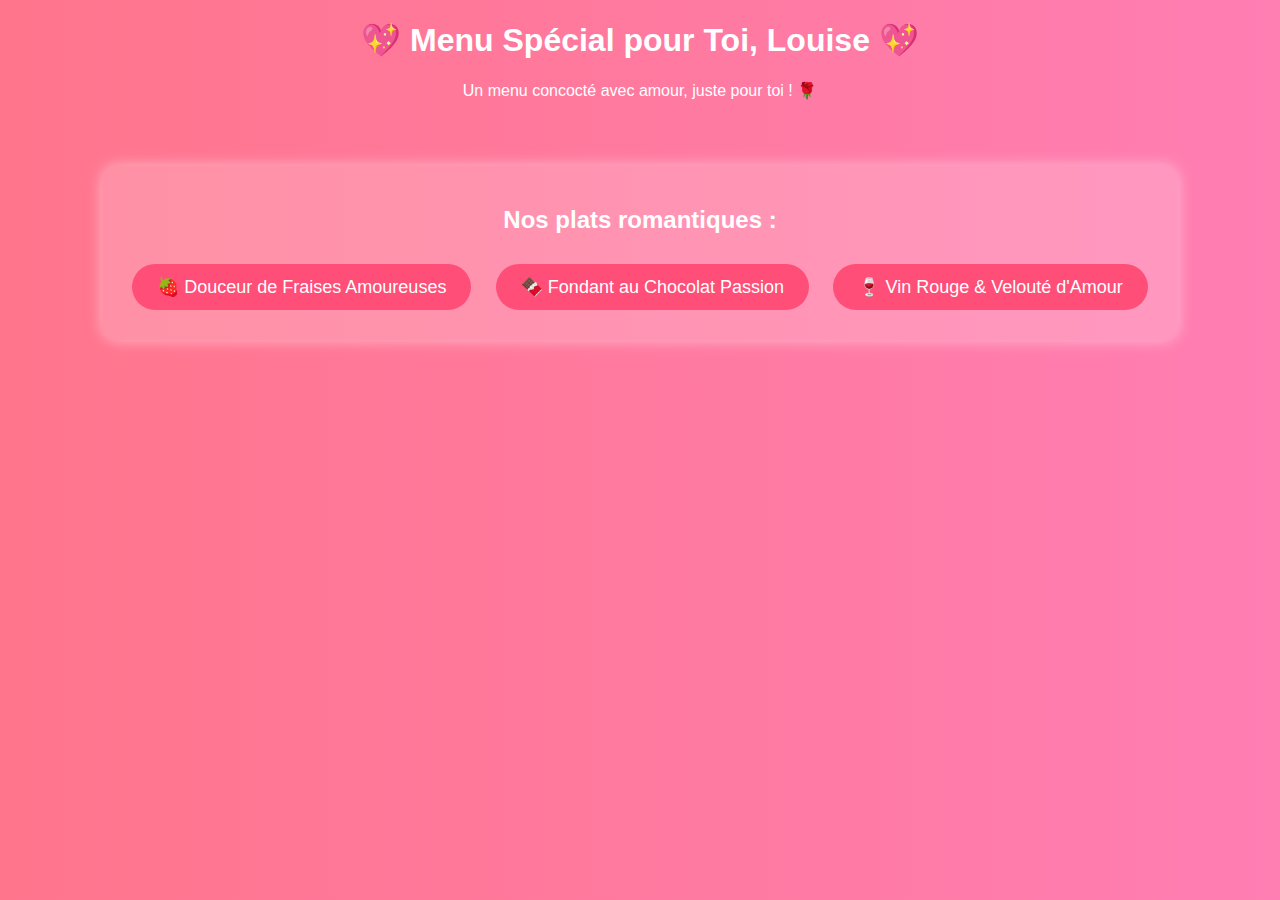
==== menu.html @ fa9f37d7 "Rename index.html to menu.html" ====
<!DOCTYPE html>
<html lang="fr">
<head>
    <meta charset="UTF-8">
    <meta name="viewport" content="width=device-width, initial-scale=1.0">
    <title>Menu Spécial Saint-Valentin pour Louise 💖</title>
    <style>
        body {
            font-family: 'Comic Sans MS', cursive, sans-serif;
            text-align: center;
            background: linear-gradient(to right, #ff758c, #ff7eb3);
            color: white;
            margin: 0;
            padding: 0;
        }
        .menu {
            margin: 50px auto;
            background: rgba(255, 255, 255, 0.2);
            padding: 20px;
            border-radius: 15px;
            display: inline-block;
            box-shadow: 0 0 15px rgba(255, 255, 255, 0.5);
        }
        button {
            background-color: #ff4e78;
            border: none;
            padding: 12px 25px;
            margin: 10px;
            font-size: 18px;
            cursor: pointer;
            border-radius: 25px;
            color: white;
            transition: transform 0.3s ease-in-out, background 0.3s;
        }
        button:hover {
            background-color: #ff2853;
            transform: scale(1.15);
        }
        .cute {
            animation: bounce 1.5s infinite alternate;
        }
        @keyframes bounce {
            from { transform: translateY(0); }
            to { transform: translateY(-8px); }
        }
        .info {
            display: none;
            margin-top: 10px;
            font-size: 20px;
            font-style: italic;
            animation: fadeIn 1s ease-in-out;
            color: #fff4f8;
        }
        @keyframes fadeIn {
            from { opacity: 0; }
            to { opacity: 1; }
        }
    </style>
</head>
<body>
    <h1>💖 Menu Spécial pour Toi, Louise 💖</h1>
    <p>Un menu concocté avec amour, juste pour toi ! 🌹</p>
    <div class="menu">
        <h2>Nos plats romantiques :</h2>
        <button onclick="showInfo('plat1')" class="cute">🍓 Douceur de Fraises Amoureuses</button>
        <p id="plat1" class="info">Un dessert sucré comme tes bisous ! 😘</p>
        
        <button onclick="showInfo('plat2')" class="cute">🍫 Fondant au Chocolat Passion</button>
        <p id="plat2" class="info">Une explosion de bonheur à chaque bouchée, comme quand je te vois ! 💕</p>
        
        <button onclick="showInfo('plat3')" class="cute">🍷 Vin Rouge & Velouté d'Amour</button>
        <p id="plat3" class="info">À savourer ensemble, comme nos plus beaux moments ! 🥂</p>
    </div>
    
    <script>
        function showInfo(id) {
            let element = document.getElementById(id);
            if (element.style.display === 'block') {
                element.style.display = 'none';
            } else {
                element.style.display = 'block';
            }
        }
    </script>
</body>
</html>
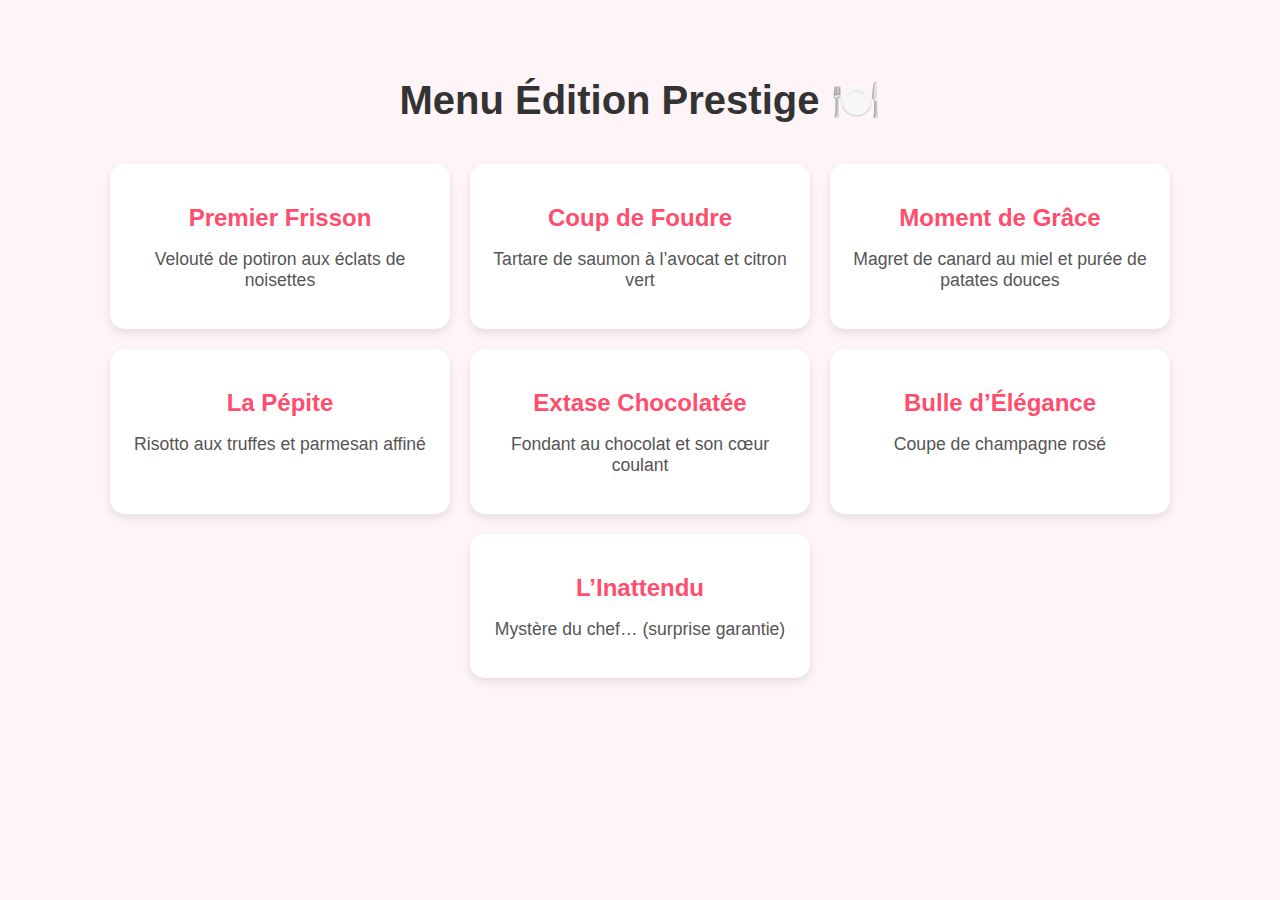
==== commit 46c9a05e: "Update menu.html" ====
--- a/menu.html
+++ b/menu.html
@@ -3,84 +3,86 @@
 <head>
     <meta charset="UTF-8">
     <meta name="viewport" content="width=device-width, initial-scale=1.0">
-    <title>Menu Spécial Saint-Valentin pour Louise 💖</title>
+    <title>Pour Ma Valentine ❤️</title>
     <style>
         body {
-            font-family: 'Comic Sans MS', cursive, sans-serif;
+            font-family: 'Poppins', sans-serif;
             text-align: center;
-            background: linear-gradient(to right, #ff758c, #ff7eb3);
-            color: white;
+            background-color: #fff5f8;
+            color: #333;
             margin: 0;
-            padding: 0;
+            padding: 50px;
+        }
+        h1 {
+            font-size: 2.5em;
+            margin-bottom: 20px;
         }
         .menu {
-            margin: 50px auto;
-            background: rgba(255, 255, 255, 0.2);
+            display: flex;
+            flex-wrap: wrap;
+            justify-content: center;
+            gap: 20px;
+            padding: 20px;
+        }
+        .menu-item {
+            background: white;
             padding: 20px;
             border-radius: 15px;
-            display: inline-block;
-            box-shadow: 0 0 15px rgba(255, 255, 255, 0.5);
+            box-shadow: 0 4px 10px rgba(0, 0, 0, 0.1);
+            width: 300px;
+            transition: transform 0.3s ease;
         }
-        button {
-            background-color: #ff4e78;
-            border: none;
-            padding: 12px 25px;
-            margin: 10px;
-            font-size: 18px;
-            cursor: pointer;
-            border-radius: 25px;
-            color: white;
-            transition: transform 0.3s ease-in-out, background 0.3s;
+        .menu-item:hover {
+            transform: scale(1.05);
         }
-        button:hover {
-            background-color: #ff2853;
-            transform: scale(1.15);
+        .menu-item h2 {
+            color: #ff4d6d;
+            margin-bottom: 10px;
         }
-        .cute {
-            animation: bounce 1.5s infinite alternate;
-        }
-        @keyframes bounce {
-            from { transform: translateY(0); }
-            to { transform: translateY(-8px); }
-        }
-        .info {
-            display: none;
-            margin-top: 10px;
-            font-size: 20px;
-            font-style: italic;
-            animation: fadeIn 1s ease-in-out;
-            color: #fff4f8;
+        .menu-item p {
+            font-size: 1.1em;
+            color: #555;
         }
         @keyframes fadeIn {
-            from { opacity: 0; }
-            to { opacity: 1; }
+            from { opacity: 0; transform: translateY(20px); }
+            to { opacity: 1; transform: translateY(0); }
+        }
+        .menu-item {
+            animation: fadeIn 0.5s ease-in-out;
         }
     </style>
 </head>
 <body>
-    <h1>💖 Menu Spécial pour Toi, Louise 💖</h1>
-    <p>Un menu concocté avec amour, juste pour toi ! 🌹</p>
+    <h1>Menu Édition Prestige 🍽️</h1>
     <div class="menu">
-        <h2>Nos plats romantiques :</h2>
-        <button onclick="showInfo('plat1')" class="cute">🍓 Douceur de Fraises Amoureuses</button>
-        <p id="plat1" class="info">Un dessert sucré comme tes bisous ! 😘</p>
-        
-        <button onclick="showInfo('plat2')" class="cute">🍫 Fondant au Chocolat Passion</button>
-        <p id="plat2" class="info">Une explosion de bonheur à chaque bouchée, comme quand je te vois ! 💕</p>
-        
-        <button onclick="showInfo('plat3')" class="cute">🍷 Vin Rouge & Velouté d'Amour</button>
-        <p id="plat3" class="info">À savourer ensemble, comme nos plus beaux moments ! 🥂</p>
+        <div class="menu-item">
+            <h2>Premier Frisson</h2>
+            <p>Velouté de potiron aux éclats de noisettes</p>
+        </div>
+        <div class="menu-item">
+            <h2>Coup de Foudre</h2>
+            <p>Tartare de saumon à l’avocat et citron vert</p>
+        </div>
+        <div class="menu-item">
+            <h2>Moment de Grâce</h2>
+            <p>Magret de canard au miel et purée de patates douces</p>
+        </div>
+        <div class="menu-item">
+            <h2>La Pépite</h2>
+            <p>Risotto aux truffes et parmesan affiné</p>
+        </div>
+        <div class="menu-item">
+            <h2>Extase Chocolatée</h2>
+            <p>Fondant au chocolat et son cœur coulant</p>
+        </div>
+        <div class="menu-item">
+            <h2>Bulle d’Élégance</h2>
+            <p>Coupe de champagne rosé</p>
+        </div>
+        <div class="menu-item">
+            <h2>L’Inattendu</h2>
+            <p>Mystère du chef… (surprise garantie)</p>
+        </div>
     </div>
-    
-    <script>
-        function showInfo(id) {
-            let element = document.getElementById(id);
-            if (element.style.display === 'block') {
-                element.style.display = 'none';
-            } else {
-                element.style.display = 'block';
-            }
-        }
-    </script>
 </body>
 </html>
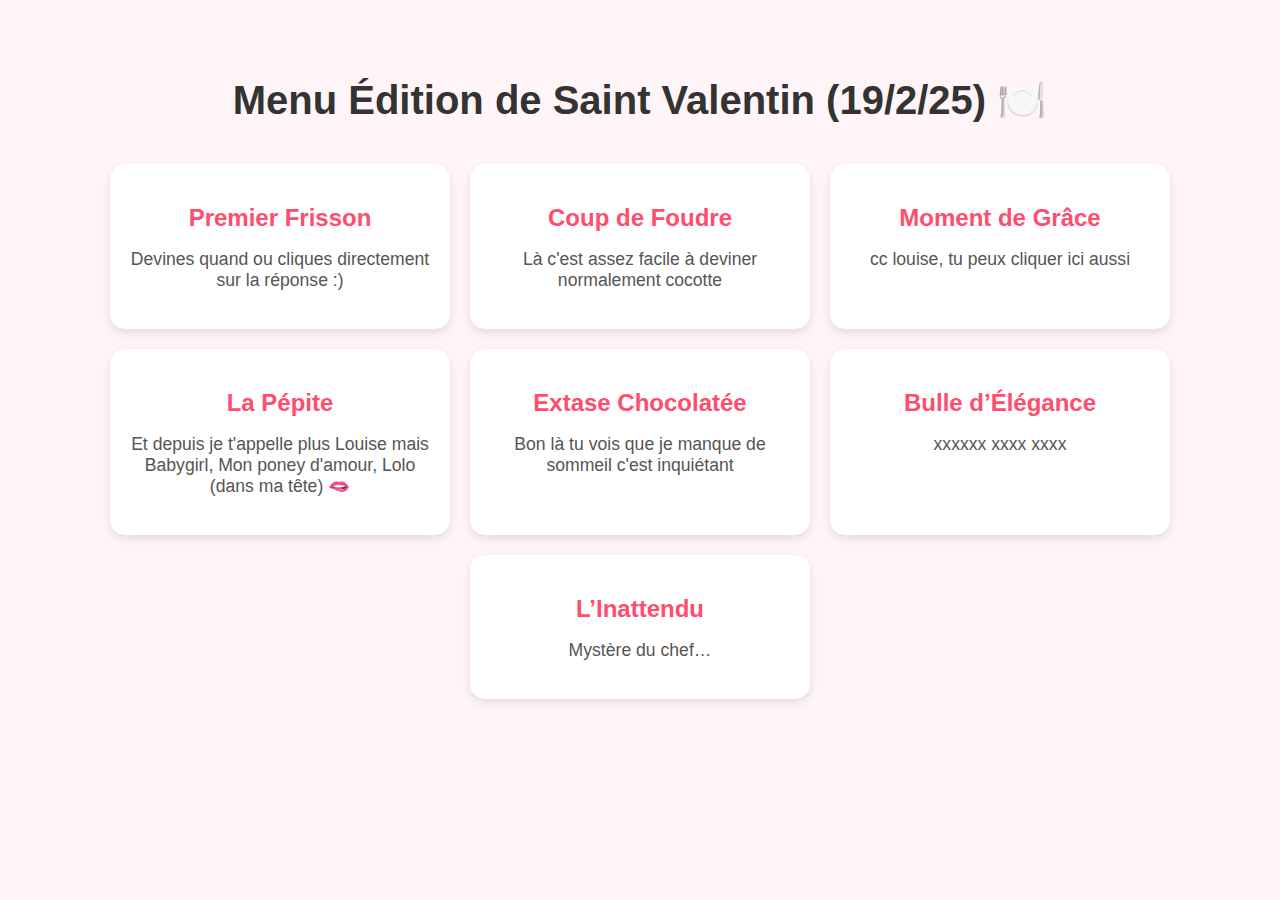
==== commit d9f01d59: "Update menu.html" ====
--- a/menu.html
+++ b/menu.html
@@ -53,35 +53,35 @@
     </style>
 </head>
 <body>
-    <h1>Menu Édition Prestige 🍽️</h1>
+    <h1>Menu Édition de Saint Valentin (19/2/25) 🍽️</h1>
     <div class="menu">
         <div class="menu-item">
             <h2>Premier Frisson</h2>
-            <p>Velouté de potiron aux éclats de noisettes</p>
+            <p>Devines quand ou cliques directement sur la réponse :)</p>
         </div>
         <div class="menu-item">
             <h2>Coup de Foudre</h2>
-            <p>Tartare de saumon à l’avocat et citron vert</p>
+            <p>Là c'est assez facile à deviner normalement cocotte</p>
         </div>
         <div class="menu-item">
             <h2>Moment de Grâce</h2>
-            <p>Magret de canard au miel et purée de patates douces</p>
+            <p> cc louise, tu peux cliquer ici aussi </p>
         </div>
         <div class="menu-item">
             <h2>La Pépite</h2>
-            <p>Risotto aux truffes et parmesan affiné</p>
+            <p>Et depuis je t'appelle plus Louise mais Babygirl, Mon poney d'amour, Lolo (dans ma tête) 🫦 </p>
         </div>
         <div class="menu-item">
             <h2>Extase Chocolatée</h2>
-            <p>Fondant au chocolat et son cœur coulant</p>
+            <p>Bon là tu vois que je manque de sommeil c'est inquiétant</p>
         </div>
         <div class="menu-item">
             <h2>Bulle d’Élégance</h2>
-            <p>Coupe de champagne rosé</p>
+            <p>xxxxxx xxxx xxxx</p>
         </div>
         <div class="menu-item">
             <h2>L’Inattendu</h2>
-            <p>Mystère du chef… (surprise garantie)</p>
+            <p>Mystère du chef… </p>
         </div>
     </div>
 </body>
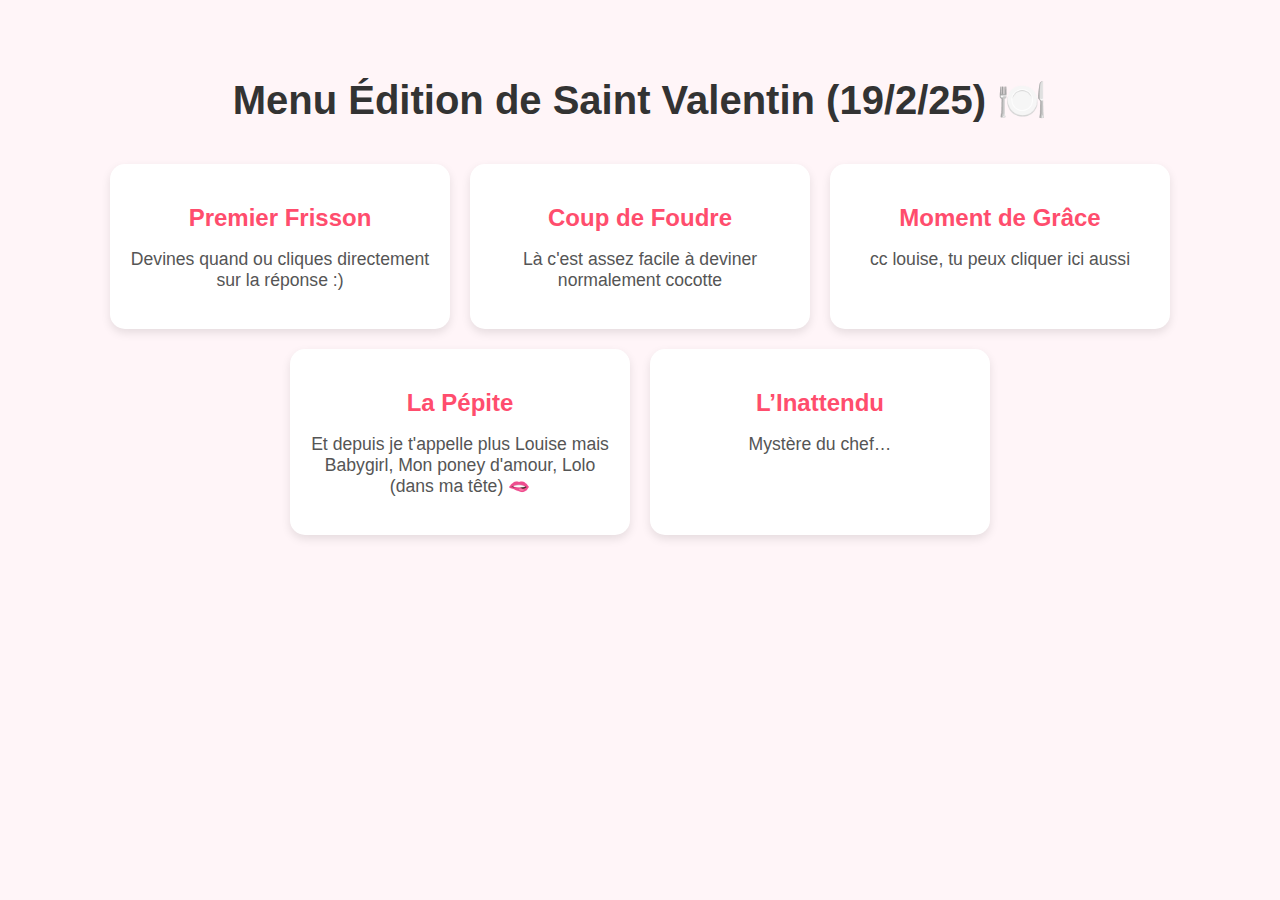
==== commit aab4f43d: "Update menu.html" ====
--- a/menu.html
+++ b/menu.html
@@ -31,6 +31,7 @@
             box-shadow: 0 4px 10px rgba(0, 0, 0, 0.1);
             width: 300px;
             transition: transform 0.3s ease;
+            cursor: pointer;
         }
         .menu-item:hover {
             transform: scale(1.05);
@@ -51,37 +52,35 @@
             animation: fadeIn 0.5s ease-in-out;
         }
     </style>
+    <script>
+        function showImage(image) {
+            let popup = window.open("", "_blank", "width=600,height=600");
+            popup.document.write('<img src="' + image + '" style="width:100%; height:auto;">');
+        }
+    </script>
 </head>
 <body>
     <h1>Menu Édition de Saint Valentin (19/2/25) 🍽️</h1>
     <div class="menu">
-        <div class="menu-item">
+        <div class="menu-item" onclick="showImage('7.jpg')">
             <h2>Premier Frisson</h2>
             <p>Devines quand ou cliques directement sur la réponse :)</p>
         </div>
-        <div class="menu-item">
+        <div class="menu-item" onclick="showImage('8.jpg')">
             <h2>Coup de Foudre</h2>
             <p>Là c'est assez facile à deviner normalement cocotte</p>
         </div>
-        <div class="menu-item">
+        <div class="menu-item" onclick="showImage('9.jpg')">
             <h2>Moment de Grâce</h2>
-            <p> cc louise, tu peux cliquer ici aussi </p>
+            <p>cc louise, tu peux cliquer ici aussi</p>
         </div>
-        <div class="menu-item">
+        <div class="menu-item" onclick="showImage('10.jpg')">
             <h2>La Pépite</h2>
-            <p>Et depuis je t'appelle plus Louise mais Babygirl, Mon poney d'amour, Lolo (dans ma tête) 🫦 </p>
+            <p>Et depuis je t'appelle plus Louise mais Babygirl, Mon poney d'amour, Lolo (dans ma tête) 🫦</p>
         </div>
-        <div class="menu-item">
-            <h2>Extase Chocolatée</h2>
-            <p>Bon là tu vois que je manque de sommeil c'est inquiétant</p>
-        </div>
-        <div class="menu-item">
-            <h2>Bulle d’Élégance</h2>
-            <p>xxxxxx xxxx xxxx</p>
-        </div>
-        <div class="menu-item">
+        <div class="menu-item" onclick="showImage('11.jpg')">
             <h2>L’Inattendu</h2>
-            <p>Mystère du chef… </p>
+            <p>Mystère du chef…</p>
         </div>
     </div>
 </body>
